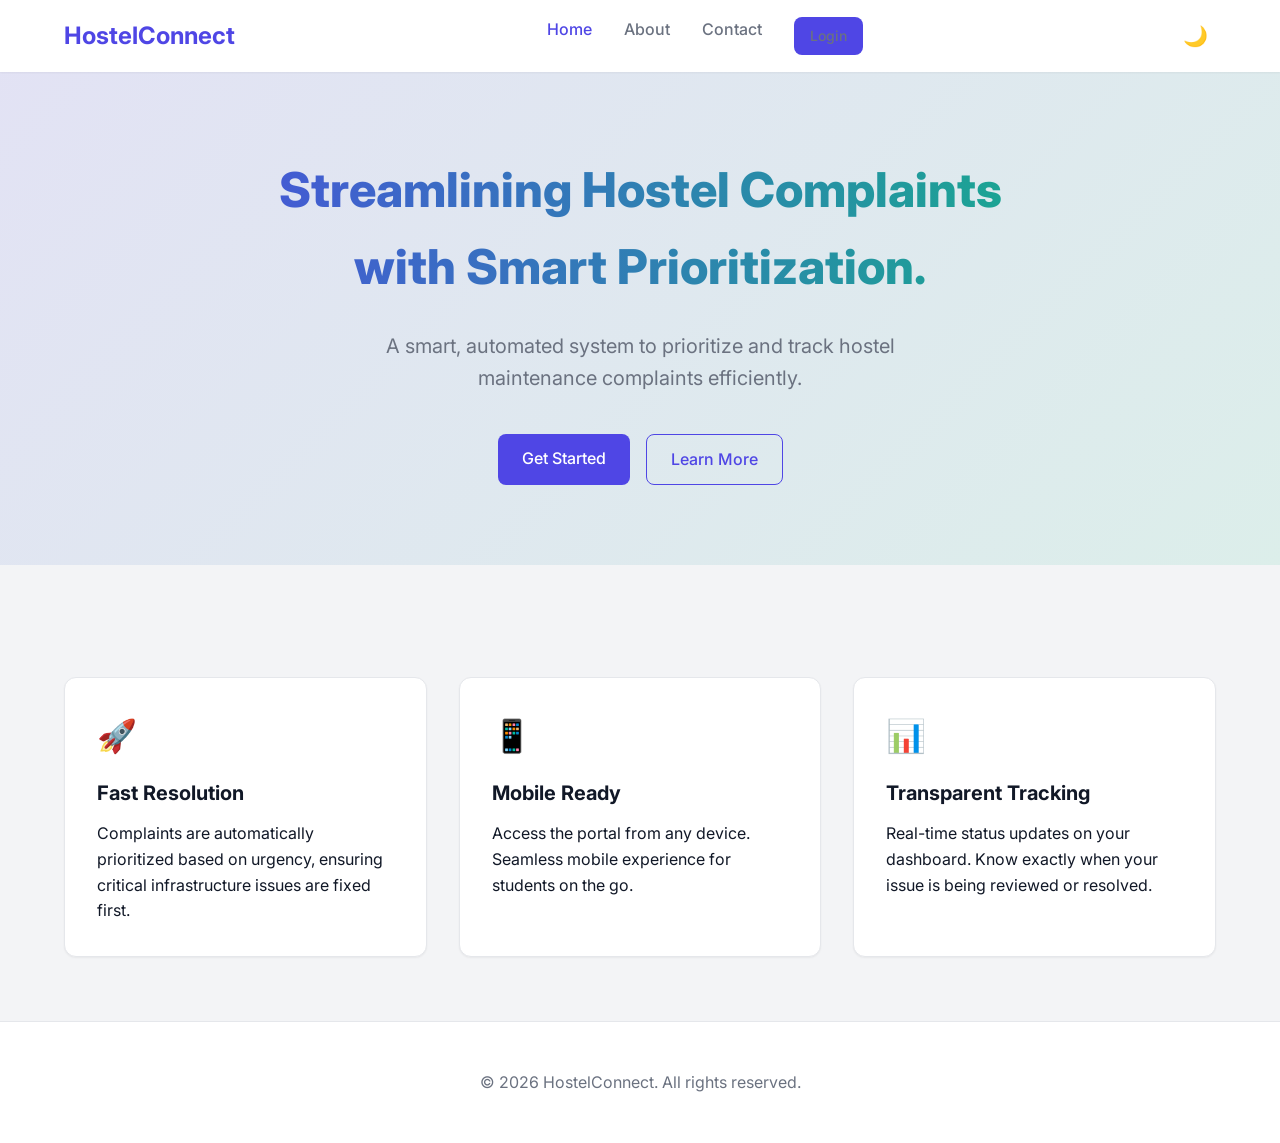
==== index.html @ f0a99a8e "Initial commit" ====
<!DOCTYPE html>
<html lang="en">

<head>
    <meta charset="UTF-8">
    <meta name="viewport" content="width=device-width, initial-scale=1.0">
    <title>HostelConnect - Complaint Prioritization System</title>

    <!-- Google Fonts -->
    <link rel="preconnect" href="https://fonts.googleapis.com">
    <link rel="preconnect" href="https://fonts.gstatic.com" crossorigin>
    <link href="https://fonts.googleapis.com/css2?family=Inter:wght@300;400;500;600;700;800&display=swap"
        rel="stylesheet">

    <!-- Custom CSS -->
    <link rel="stylesheet" href="assets/css/style.css">
</head>

<body>
    <!-- Navigation -->
    <nav class="navbar">
        <div class="container nav-container">
            <a href="index.html" class="logo">HostelConnect</a>

            <div class="nav-links hidden-mobile">
                <a href="index.html" class="active">Home</a>
                <a href="about.html">About</a>
                <a href="contact.html">Contact</a>
                <a href="login.html" class="btn btn-sm btn-primary">Login</a>
            </div>

            <div class="flex items-center gap-4">
                <button id="theme-toggle" class="theme-toggle" aria-label="Toggle Dark Mode">🌙</button>
                <button id="mobile-menu-btn" class="mobile-menu-btn" aria-label="Open Menu">☰</button>
            </div>
        </div>
    </nav>

    <!-- Hero Section -->
    <section class="hero">
        <div class="container">
            <h1>Streamlining Hostel Complaints <br> with Smart Prioritization.</h1>
            <p>A smart, automated system to prioritize and track hostel maintenance complaints efficiently.</p>
            <div class="flex justify-center gap-4">
                <a href="login.html" class="btn btn-primary">Get Started</a>
                <a href="about.html" class="btn btn-outline">Learn More</a>
            </div>
        </div>
    </section>

    <!-- Features Section -->
    <section class="features">
        <div class="container">
            <div class="features-grid">
                <div class="feature-card">
                    <div class="feature-icon">🚀</div>
                    <h3>Fast Resolution</h3>
                    <p class="text-muted">Complaints are automatically prioritized based on urgency, ensuring critical
                        infrastructure issues are fixed first.</p>
                </div>
                <div class="feature-card">
                    <div class="feature-icon">📱</div>
                    <h3>Mobile Ready</h3>
                    <p class="text-muted">Access the portal from any device. Seamless mobile experience for students on
                        the go.</p>
                </div>
                <div class="feature-card">
                    <div class="feature-icon">📊</div>
                    <h3>Transparent Tracking</h3>
                    <p class="text-muted">Real-time status updates on your dashboard. Know exactly when your issue is
                        being reviewed or resolved.</p>
                </div>
            </div>
        </div>
    </section>

    <!-- Footer -->
    <footer>
        <div class="container">
            <p>&copy; 2026 HostelConnect. All rights reserved.</p>
        </div>
    </footer>

    <!-- Scripts -->
    <script src="assets/js/main.js"></script>
</body>

</html>
---- assets/css/style.css ----
/* 
   Complaint Prioritization System 
   Global Styles & Design System 
*/

:root {
    /* Primary Colors */
    --primary-color: #4F46E5;
    /* Indigo 600 */
    --primary-hover: #4338CA;
    /* Indigo 700 */
    --secondary-color: #10B981;
    /* Emerald 500 */
    --accent-color: #F59E0B;
    /* Amber 500 */
    --danger-color: #EF4444;
    /* Red 500 */

    /* Neutral Colors - Light Mode Default */
    --bg-body: #F3F4F6;
    /* Gray 100 */
    --bg-card: #FFFFFF;
    --text-main: #111827;
    /* Gray 900 */
    --text-muted: #6B7280;
    /* Gray 500 */
    --border-color: #E5E7EB;
    /* Gray 200 */

    /* Typography */
    --font-main: 'Inter', system-ui, -apple-system, sans-serif;

    /* Shadows & Radius */
    --shadow-sm: 0 1px 2px 0 rgba(0, 0, 0, 0.05);
    --shadow-md: 0 4px 6px -1px rgba(0, 0, 0, 0.1), 0 2px 4px -1px rgba(0, 0, 0, 0.06);
    --radius-md: 0.5rem;
    --radius-lg: 0.75rem;

    /* Transitions */
    --transition: all 0.3s ease;
}

[data-theme="dark"] {
    --bg-body: #111827;
    /* Gray 900 */
    --bg-card: #1F2937;
    /* Gray 800 */
    --text-main: #F9FAFB;
    /* Gray 50 */
    --text-muted: #9CA3AF;
    /* Gray 400 */
    --border-color: #374151;
    /* Gray 700 */
}

/* Base Reset & Typography */
* {
    margin: 0;
    padding: 0;
    box-sizing: border-box;
}

body {
    font-family: var(--font-main);
    background-color: var(--bg-body);
    color: var(--text-main);
    line-height: 1.6;
    transition: background-color 0.3s ease, color 0.3s ease;
    overflow-x: hidden;
    width: 100%;
}

a {
    text-decoration: none;
    color: inherit;
    transition: var(--transition);
}

ul {
    list-style: none;
}

img {
    max-width: 100%;
    display: block;
}

/* Utility Classes */
.container {
    max-width: 1200px;
    margin: 0 auto;
    padding: 0 1.5rem;
}

.flex {
    display: flex;
}

.items-center {
    align-items: center;
}

.justify-between {
    justify-content: space-between;
}

.justify-center {
    justify-content: center;
}

.gap-2 {
    gap: 0.5rem;
}

.gap-4 {
    gap: 1rem;
}

.grid {
    display: grid;
}

.hidden {
    display: none;
}

/* Buttons */
.btn {
    display: inline-block;
    padding: 0.75rem 1.5rem;
    border-radius: var(--radius-md);
    font-weight: 500;
    cursor: pointer;
    border: none;
    transition: var(--transition);
    font-size: 1rem;
}

.btn-primary {
    background-color: var(--primary-color);
    color: white;
}

.btn-primary:hover {
    background-color: var(--primary-hover);
    transform: translateY(-1px);
}

.btn-outline {
    background-color: transparent;
    border: 1px solid var(--primary-color);
    color: var(--primary-color);
}

.btn-outline:hover {
    background-color: var(--primary-color);
    color: white;
}

.btn-sm {
    padding: 0.5rem 1rem;
    font-size: 0.875rem;
}

/* Navbar */
.navbar {
    background-color: var(--bg-card);
    box-shadow: var(--shadow-sm);
    padding: 1rem 0;
    position: sticky;
    top: 0;
    z-index: 50;
}

.nav-container {
    display: flex;
    justify-content: space-between;
    align-items: center;
}

.logo {
    font-size: 1.5rem;
    font-weight: 700;
    color: var(--primary-color);
}

.nav-links {
    display: flex;
    gap: 2rem;
}

.nav-links a {
    color: var(--text-muted);
    font-weight: 500;
}

.nav-links a:hover,
.nav-links a.active {
    color: var(--primary-color);
}

.theme-toggle {
    background: none;
    border: none;
    cursor: pointer;
    color: var(--text-main);
    font-size: 1.25rem;
    padding: 0.5rem;
    border-radius: 50%;
    transition: var(--transition);
}

.theme-toggle:hover {
    background-color: rgba(0, 0, 0, 0.05);
}

/* Hero Section */
.hero {
    padding: 5rem 0;
    text-align: center;
    background: linear-gradient(135deg, rgba(79, 70, 229, 0.1) 0%, rgba(16, 185, 129, 0.1) 100%);
}

.hero h1 {
    font-size: 3rem;
    font-weight: 800;
    margin-bottom: 1.5rem;
    background: linear-gradient(to right, var(--primary-color), var(--secondary-color));
    -webkit-background-clip: text;
    -webkit-text-fill-color: transparent;
}

.hero p {
    font-size: 1.25rem;
    color: var(--text-muted);
    margin-bottom: 2.5rem;
    max-width: 600px;
    margin-left: auto;
    margin-right: auto;
}

/* Features Grid */
.features {
    padding: 4rem 0;
}

.features-grid {
    display: grid;
    grid-template-columns: repeat(auto-fit, minmax(300px, 1fr));
    gap: 2rem;
    margin-top: 3rem;
}

.feature-card {
    background-color: var(--bg-card);
    padding: 2rem;
    border-radius: var(--radius-lg);
    box-shadow: var(--shadow-sm);
    border: 1px solid var(--border-color);
    transition: var(--transition);
}

.feature-card:hover {
    box-shadow: var(--shadow-md);
    transform: translateY(-5px);
}

.feature-icon {
    font-size: 2rem;
    color: var(--primary-color);
    margin-bottom: 1rem;
}

.feature-card h3 {
    margin-bottom: 0.75rem;
    font-size: 1.25rem;
}

/* Footer */
footer {
    background-color: var(--bg-card);
    border-top: 1px solid var(--border-color);
    padding: 3rem 0;
    margin-top: auto;
    text-align: center;
    color: var(--text-muted);
}

/* Mobile Nav Trigger - Hidden by default */
.mobile-menu-btn {
    display: none;
    background: none;
    border: none;
    font-size: 1.5rem;
    color: var(--text-main);
    cursor: pointer;
    padding: 0.5rem;
}

/* Responsive Styles */
@media (max-width: 1024px) {
    .container {
        padding: 0 1rem;
    }

    .hero h1 {
        font-size: 2.5rem;
    }
}

@media (max-width: 768px) {

    /* Navbar */
    .mobile-menu-btn {
        display: block;
    }

    .nav-links {
        display: none;
        /* Hidden by default */
        position: absolute;
        top: 100%;
        left: 0;
        right: 0;
        background-color: var(--bg-card);
        flex-direction: column;
        padding: 1rem;
        box-shadow: var(--shadow-md);
        border-bottom: 1px solid var(--border-color);
        gap: 1rem;
    }

    .nav-links.active {
        display: flex;
    }

    .nav-links .btn {
        width: 100%;
        text-align: center;
    }

    /* Hero */
    .hero {
        padding: 3rem 0;
    }

    .hero h1 {
        font-size: 2rem;
    }

    .grid,
    .features-grid,
    .dashboard-container {
        grid-template-columns: 1fr !important;
    }

    /* Dashboard Sidebar */
    .sidebar {
        display: none;
        /* Hidden by default on mobile */
        border-right: none;
        border-bottom: 1px solid var(--border-color);
        padding: 1rem;
    }

    .sidebar.active {
        display: block;
    }

    .filters {
        flex-direction: column;
        align-items: stretch;
    }

    .feature-card {
        padding: 1.5rem;
    }
}

@media (max-width: 480px) {
    .hero h1 {
        font-size: 1.75rem;
    }

    .btn {
        width: 100%;
        margin-bottom: 0.5rem;
    }

    .flex.gap-4 {
        flex-wrap: wrap;
    }

    /* Responsive Tables */
    table,
    thead,
    tbody,
    th,
    td,
    tr {
        display: block;
    }

    thead tr {
        position: absolute;
        width: 1px;
        height: 1px;
        padding: 0;
        margin: -1px;
        overflow: hidden;
        clip: rect(0, 0, 0, 0);
        border: 0;
    }

    tr {
        margin-bottom: 1rem;
        border: 1px solid var(--border-color);
        border-radius: var(--radius-md);
        padding: 0.5rem;
    }

    td {
        border: none;
        position: relative;
        padding-left: 50% !important;
        text-align: right;
        border-bottom: 1px solid var(--border-color);
    }

    td:last-child {
        border-bottom: none;
    }

    td:before {
        position: absolute;
        top: 50%;
        left: 0.75rem;
        transform: translateY(-50%);
        width: 45%;
        white-space: nowrap;
        font-weight: 600;
        text-align: left;
    }

    /* Check specific tables for header mapping */
    #complaints-table-body td:nth-of-type(1):before {
        content: "ID";
    }

    #complaints-table-body td:nth-of-type(2):before {
        content: "Title";
    }

    #complaints-table-body td:nth-of-type(3):before {
        content: "Category";
    }

    #complaints-table-body td:nth-of-type(4):before {
        content: "Date";
    }

    #complaints-table-body td:nth-of-type(5):before {
        content: "Status";
    }

    #admin-complaints-table td:nth-of-type(1):before {
        content: "ID";
    }

    #admin-complaints-table td:nth-of-type(2):before {
        content: "User";
    }

    #admin-complaints-table td:nth-of-type(3):before {
        content: "Title";
    }

    #admin-complaints-table td:nth-of-type(4):before {
        content: "Urgency";
    }

    #admin-complaints-table td:nth-of-type(5):before {
        content: "Date";
    }

    #admin-complaints-table td:nth-of-type(6):before {
        content: "Status";
    }

    #admin-complaints-table td:nth-of-type(7):before {
        content: "Action";
    }
}
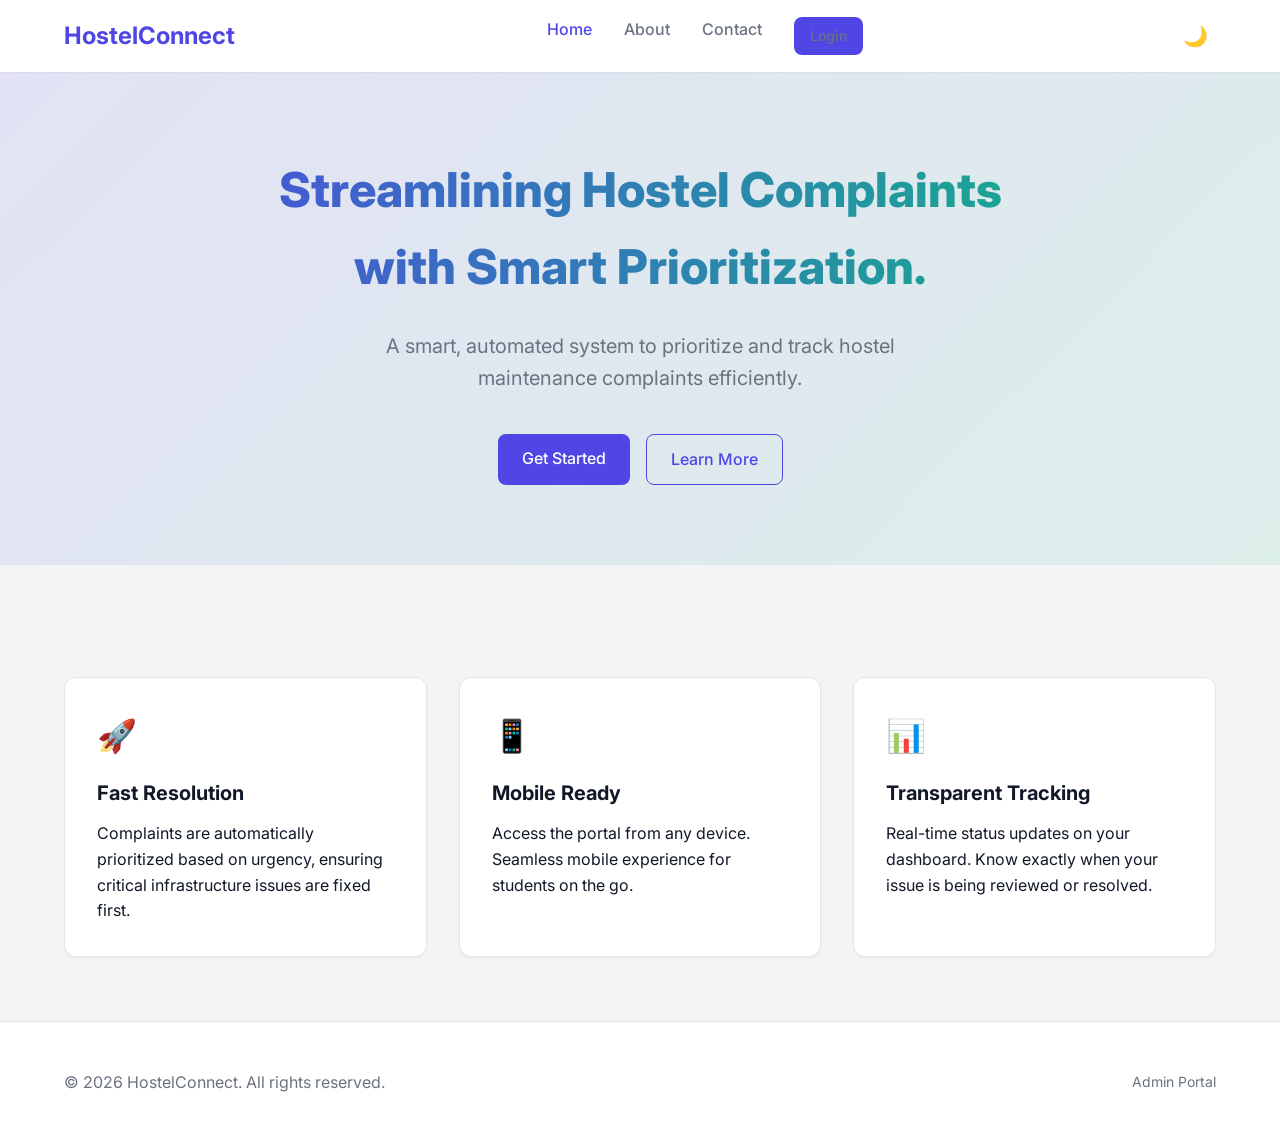
==== commit 9616dcea: "Update and refactor frontend/backend code" ====
--- a/index.html
+++ b/index.html
@@ -26,7 +26,7 @@
                 <a href="index.html" class="active">Home</a>
                 <a href="about.html">About</a>
                 <a href="contact.html">Contact</a>
-                <a href="login.html" class="btn btn-sm btn-primary">Login</a>
+                <a href="user-login.html" class="btn btn-sm btn-primary">Login</a>
             </div>
 
             <div class="flex items-center gap-4">
@@ -42,7 +42,7 @@
             <h1>Streamlining Hostel Complaints <br> with Smart Prioritization.</h1>
             <p>A smart, automated system to prioritize and track hostel maintenance complaints efficiently.</p>
             <div class="flex justify-center gap-4">
-                <a href="login.html" class="btn btn-primary">Get Started</a>
+                <a href="user-login.html" class="btn btn-primary">Get Started</a>
                 <a href="about.html" class="btn btn-outline">Learn More</a>
             </div>
         </div>
@@ -76,8 +76,10 @@
 
     <!-- Footer -->
     <footer>
-        <div class="container">
+        <div class="container"
+            style="display: flex; justify-content: space-between; align-items: center; flex-wrap: wrap;">
             <p>&copy; 2026 HostelConnect. All rights reserved.</p>
+            <a href="admin-login.html" style="color: var(--text-muted); font-size: 0.875rem;">Admin Portal</a>
         </div>
     </footer>
 
--- a/assets/css/style.css
+++ b/assets/css/style.css
@@ -227,6 +227,7 @@
     margin-bottom: 1.5rem;
     background: linear-gradient(to right, var(--primary-color), var(--secondary-color));
     -webkit-background-clip: text;
+    background-clip: text;
     -webkit-text-fill-color: transparent;
 }
 
@@ -490,4 +491,108 @@
     #admin-complaints-table td:nth-of-type(7):before {
         content: "Action";
     }
+}
+
+/* Auth Forms External CSS */
+.auth-page-body {
+    height: 100vh;
+    display: flex;
+    flex-direction: column;
+}
+
+.auth-container {
+    flex: 1;
+    display: flex;
+    align-items: center;
+    justify-content: center;
+    background: var(--bg-body);
+    padding: 1rem;
+}
+
+.auth-container.register {
+    padding: 2rem 0;
+}
+
+.auth-card {
+    width: 100%;
+    max-width: 400px;
+    padding: 2.5rem;
+}
+
+.auth-card.register {
+    max-width: 500px;
+}
+
+.auth-card.admin {
+    border-top: 4px solid var(--accent-color);
+}
+
+.auth-title {
+    text-align: center;
+    margin-bottom: 2rem;
+    color: var(--primary-color);
+}
+
+.auth-title.admin-title {
+    color: var(--text-main);
+}
+
+.form-group {
+    margin-bottom: 1rem;
+}
+
+.form-group.mb-lg {
+    margin-bottom: 1.5rem;
+}
+
+.form-label {
+    display: block;
+    margin-bottom: 0.5rem;
+    font-weight: 500;
+}
+
+.form-input {
+    width: 100%;
+    padding: 0.75rem;
+    border: 1px solid var(--border-color);
+    border-radius: var(--radius-md);
+    background: var(--bg-body);
+    color: var(--text-main);
+}
+
+.auth-error {
+    color: var(--danger-color);
+    font-size: 0.875rem;
+    margin-bottom: 1rem;
+    text-align: center;
+    display: none;
+}
+
+.auth-success {
+    color: var(--secondary-color);
+    font-size: 0.875rem;
+    margin-bottom: 1rem;
+    text-align: center;
+    display: none;
+}
+
+.auth-btn {
+    width: 100%;
+}
+
+.auth-btn.admin-btn {
+    background-color: var(--text-main);
+    color: var(--bg-body);
+    border: none;
+}
+
+.auth-footer {
+    text-align: center;
+    margin-top: 1.5rem;
+    font-size: 0.875rem;
+    color: var(--text-muted);
+}
+
+.auth-link {
+    color: var(--primary-color);
 }
